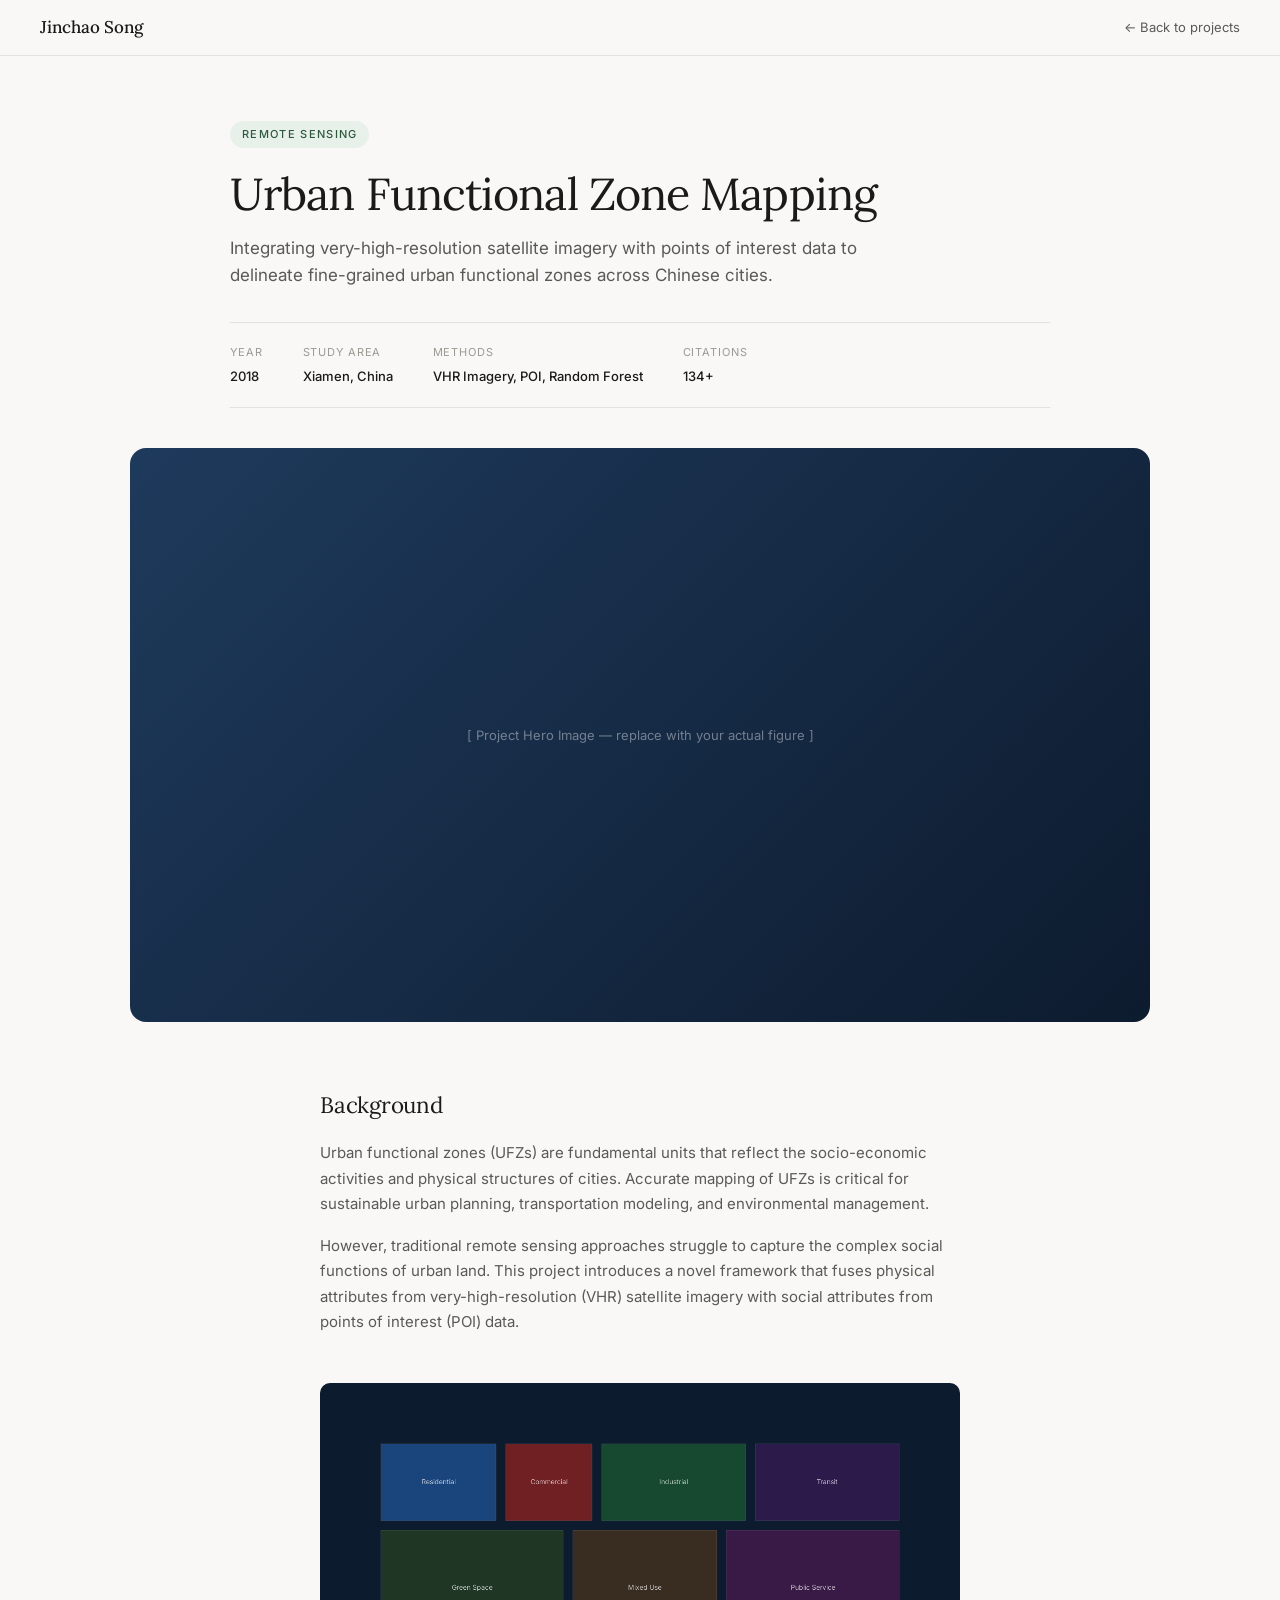
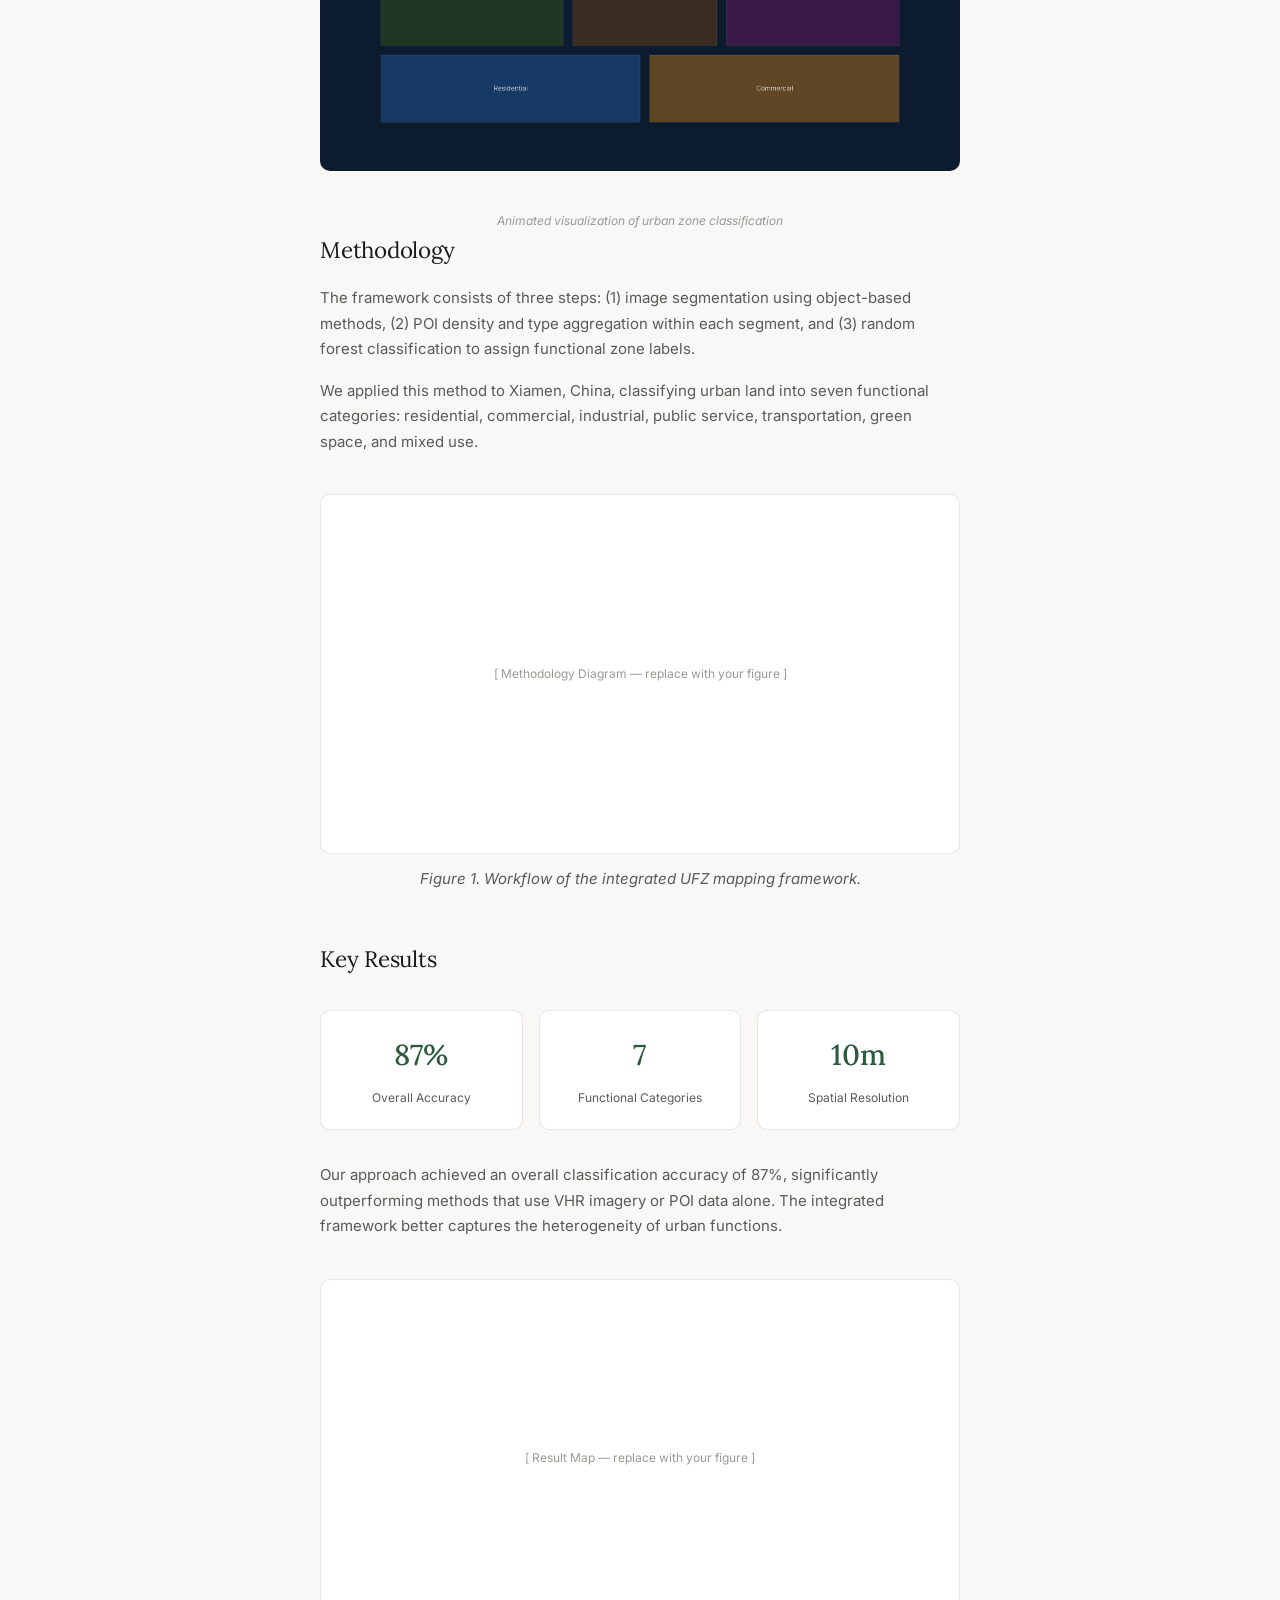
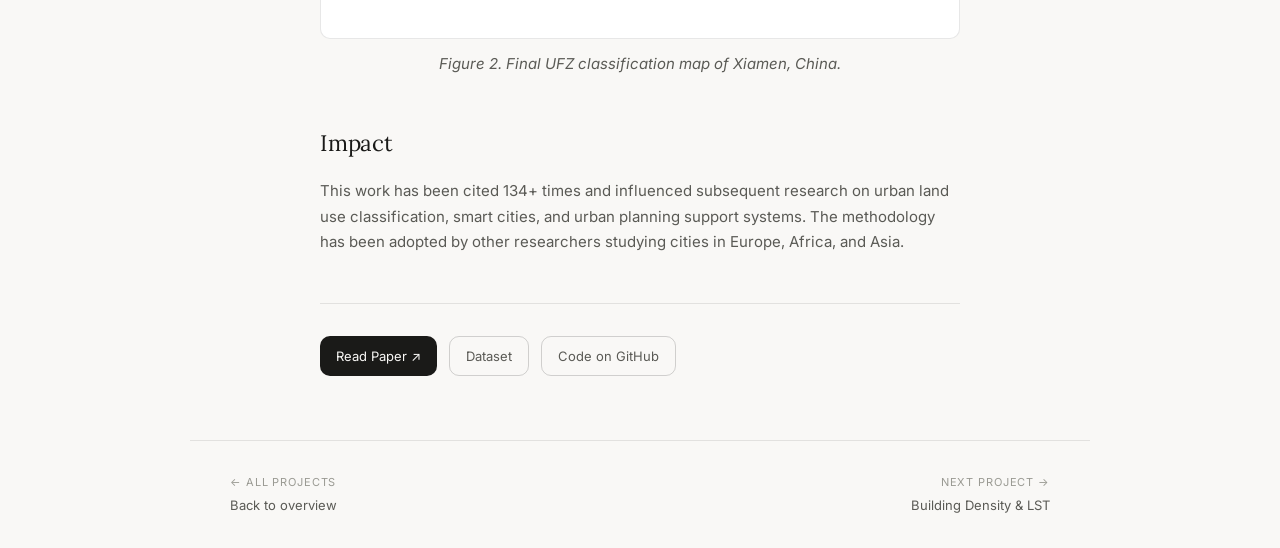
==== project-1.html @ 7e24a890 "Add files via upload" ====
<!DOCTYPE html>
<html lang="en">
<head>
<meta charset="UTF-8">
<meta name="viewport" content="width=device-width, initial-scale=1.0">
<title>Urban Functional Zone Mapping | Jinchao Song</title>
<link href="https://fonts.googleapis.com/css2?family=Lora:ital,wght@0,400;0,500;1,400&family=Inter:wght@300;400;500&display=swap" rel="stylesheet">
<style>
*, *::before, *::after { box-sizing: border-box; margin: 0; padding: 0; }
:root {
  --bg: #f9f8f6; --bg2: #ffffff;
  --text: #1a1a18; --text2: #5a5a55; --text3: #9a9a93;
  --border: rgba(26,26,24,0.1); --border2: rgba(26,26,24,0.18);
  --accent: #2d5a3d; --accent-light: #e8f0ea;
  --accent2: #1d3a5c; --accent2-light: #e5edf5;
  --radius: 10px; --radius-lg: 16px;
}
body { font-family: 'Inter', sans-serif; background: var(--bg); color: var(--text); font-size: 15px; line-height: 1.7; }

/* NAV */
nav {
  position: sticky; top: 0; z-index: 100;
  background: rgba(249,248,246,0.95); backdrop-filter: blur(12px);
  border-bottom: 0.5px solid var(--border);
  display: flex; justify-content: space-between; align-items: center;
  padding: 0 2.5rem; height: 56px;
}
.nav-logo { font-family: 'Lora', serif; font-size: 17px; font-weight: 500; color: var(--text); text-decoration: none; }
.back-link { font-size: 13px; color: var(--text2); text-decoration: none; display: flex; align-items: center; gap: 6px; }
.back-link:hover { color: var(--text); }

/* HEADER */
.project-hero {
  max-width: 900px; margin: 0 auto;
  padding: 4rem 2.5rem 2.5rem;
}
.project-eyebrow {
  font-size: 11px; letter-spacing: 0.12em; text-transform: uppercase;
  color: var(--accent); background: var(--accent-light);
  padding: 4px 12px; border-radius: 20px; display: inline-block;
  margin-bottom: 1.25rem; font-weight: 500;
}
.project-title {
  font-family: 'Lora', serif; font-size: clamp(2rem, 4vw, 2.8rem);
  font-weight: 400; letter-spacing: -0.02em; line-height: 1.15;
  margin-bottom: 1rem;
}
.project-subtitle {
  font-size: 17px; color: var(--text2); line-height: 1.6;
  max-width: 700px; margin-bottom: 2rem;
}
.project-meta {
  display: flex; gap: 2.5rem; padding: 1.25rem 0;
  border-top: 0.5px solid var(--border);
  border-bottom: 0.5px solid var(--border);
  font-size: 13px;
}
.meta-item { }
.meta-label { color: var(--text3); font-size: 11px; letter-spacing: 0.08em; text-transform: uppercase; margin-bottom: 4px; }
.meta-value { color: var(--text); font-weight: 500; }

/* HERO IMAGE */
.hero-image-wrap {
  max-width: 1100px; margin: 0 auto; padding: 0 2.5rem;
}
.hero-image {
  width: 100%; aspect-ratio: 16/9;
  background: linear-gradient(135deg, #1e3a5c 0%, #0d1b2e 100%);
  border-radius: var(--radius-lg); overflow: hidden;
  display: flex; align-items: center; justify-content: center;
  color: rgba(255,255,255,0.4); font-size: 13px;
}
.hero-image img { width: 100%; height: 100%; object-fit: cover; }

/* CONTENT */
.project-content {
  max-width: 720px; margin: 0 auto;
  padding: 4rem 2.5rem;
}
.content-section { margin-bottom: 3rem; }
.section-h2 {
  font-family: 'Lora', serif; font-size: 1.4rem;
  font-weight: 400; margin-bottom: 1rem;
  letter-spacing: -0.01em;
}
.content-section p { color: var(--text2); margin-bottom: 1rem; font-size: 15px; }

/* FIGURE */
.figure {
  margin: 2.5rem 0;
}
.figure-img {
  width: 100%; border-radius: var(--radius); overflow: hidden;
  border: 0.5px solid var(--border); background: var(--bg2);
  aspect-ratio: 16/9; display: flex; align-items: center; justify-content: center;
  color: var(--text3); font-size: 12px;
}
.figure-img img { width: 100%; height: 100%; object-fit: cover; }
.figure-caption {
  font-size: 12px; color: var(--text3); text-align: center;
  margin-top: 0.75rem; font-style: italic;
}

/* ANIMATED SVG ZONE GRID */
.demo-viz {
  margin: 2.5rem 0;
  background: #0d1b2e; border-radius: var(--radius);
  padding: 2rem; display: flex; align-items: center; justify-content: center;
}
.demo-viz canvas { width: 100%; max-width: 600px; aspect-ratio: 16/9; }

/* RESULTS GRID */
.results-grid {
  display: grid; grid-template-columns: repeat(3, 1fr);
  gap: 16px; margin: 2rem 0;
}
.result-card {
  background: var(--bg2); border: 0.5px solid var(--border);
  border-radius: var(--radius); padding: 1.25rem; text-align: center;
}
.result-num {
  font-family: 'Lora', serif; font-size: 1.8rem; font-weight: 500;
  color: var(--accent); display: block; margin-bottom: 4px;
}
.result-label { font-size: 12px; color: var(--text2); }

/* LINKS */
.project-links {
  display: flex; gap: 12px; flex-wrap: wrap; margin-top: 2rem;
  padding-top: 2rem; border-top: 0.5px solid var(--border);
}
.btn-link {
  display: inline-flex; align-items: center; gap: 6px;
  padding: 8px 16px; border-radius: var(--radius);
  border: 0.5px solid var(--border2); font-size: 13px;
  color: var(--text2); text-decoration: none; transition: all 0.2s;
}
.btn-link:hover { background: var(--bg2); color: var(--text); }
.btn-link.primary { background: var(--text); color: var(--bg); border: none; }
.btn-link.primary:hover { opacity: 0.85; }

/* FOOTER NAV */
.project-footer {
  border-top: 0.5px solid var(--border);
  padding: 2rem 2.5rem;
  display: flex; justify-content: space-between;
  max-width: 900px; margin: 0 auto;
}
.next-prev { font-size: 13px; color: var(--text2); text-decoration: none; }
.next-prev:hover { color: var(--text); }
.next-prev .label { display: block; font-size: 11px; color: var(--text3); letter-spacing: 0.08em; text-transform: uppercase; margin-bottom: 2px; }

@media (max-width: 768px) {
  .project-meta { flex-wrap: wrap; gap: 1.25rem; }
  .results-grid { grid-template-columns: 1fr 1fr; }
}
</style>
</head>
<body>

<nav>
  <a class="nav-logo" href="index.html">Jinchao Song</a>
  <a class="back-link" href="index.html">← Back to projects</a>
</nav>

<!-- PROJECT HEADER -->
<header class="project-hero">
  <span class="project-eyebrow">Remote Sensing</span>
  <h1 class="project-title">Urban Functional Zone Mapping</h1>
  <p class="project-subtitle">
    Integrating very-high-resolution satellite imagery with points of interest data
    to delineate fine-grained urban functional zones across Chinese cities.
  </p>
  <div class="project-meta">
    <div class="meta-item">
      <p class="meta-label">Year</p>
      <p class="meta-value">2018</p>
    </div>
    <div class="meta-item">
      <p class="meta-label">Study Area</p>
      <p class="meta-value">Xiamen, China</p>
    </div>
    <div class="meta-item">
      <p class="meta-label">Methods</p>
      <p class="meta-value">VHR Imagery, POI, Random Forest</p>
    </div>
    <div class="meta-item">
      <p class="meta-label">Citations</p>
      <p class="meta-value">134+</p>
    </div>
  </div>
</header>

<!-- HERO IMAGE -->
<div class="hero-image-wrap">
  <div class="hero-image">
    <!-- 替换为你的真实项目图片 -->
    <span>[ Project Hero Image — replace with your actual figure ]</span>
  </div>
</div>

<!-- CONTENT -->
<div class="project-content">

  <section class="content-section">
    <h2 class="section-h2">Background</h2>
    <p>Urban functional zones (UFZs) are fundamental units that reflect the socio-economic activities and physical structures of cities. Accurate mapping of UFZs is critical for sustainable urban planning, transportation modeling, and environmental management.</p>
    <p>However, traditional remote sensing approaches struggle to capture the complex social functions of urban land. This project introduces a novel framework that fuses physical attributes from very-high-resolution (VHR) satellite imagery with social attributes from points of interest (POI) data.</p>
  </section>

  <!-- DEMO VISUALIZATION -->
  <div class="demo-viz">
    <canvas id="demoCanvas"></canvas>
  </div>
  <p class="figure-caption">Animated visualization of urban zone classification</p>

  <section class="content-section">
    <h2 class="section-h2">Methodology</h2>
    <p>The framework consists of three steps: (1) image segmentation using object-based methods, (2) POI density and type aggregation within each segment, and (3) random forest classification to assign functional zone labels.</p>
    <p>We applied this method to Xiamen, China, classifying urban land into seven functional categories: residential, commercial, industrial, public service, transportation, green space, and mixed use.</p>

    <div class="figure">
      <div class="figure-img">
        <span>[ Methodology Diagram — replace with your figure ]</span>
      </div>
      <p class="figure-caption">Figure 1. Workflow of the integrated UFZ mapping framework.</p>
    </div>
  </section>

  <section class="content-section">
    <h2 class="section-h2">Key Results</h2>

    <div class="results-grid">
      <div class="result-card">
        <span class="result-num">87%</span>
        <span class="result-label">Overall Accuracy</span>
      </div>
      <div class="result-card">
        <span class="result-num">7</span>
        <span class="result-label">Functional Categories</span>
      </div>
      <div class="result-card">
        <span class="result-num">10m</span>
        <span class="result-label">Spatial Resolution</span>
      </div>
    </div>

    <p>Our approach achieved an overall classification accuracy of 87%, significantly outperforming methods that use VHR imagery or POI data alone. The integrated framework better captures the heterogeneity of urban functions.</p>

    <div class="figure">
      <div class="figure-img">
        <span>[ Result Map — replace with your figure ]</span>
      </div>
      <p class="figure-caption">Figure 2. Final UFZ classification map of Xiamen, China.</p>
    </div>
  </section>

  <section class="content-section">
    <h2 class="section-h2">Impact</h2>
    <p>This work has been cited 134+ times and influenced subsequent research on urban land use classification, smart cities, and urban planning support systems. The methodology has been adopted by other researchers studying cities in Europe, Africa, and Asia.</p>
  </section>

  <div class="project-links">
    <a class="btn-link primary" href="https://www.mdpi.com/2072-4292/10/11/1737" target="_blank">Read Paper ↗</a>
    <a class="btn-link" href="#" target="_blank">Dataset</a>
    <a class="btn-link" href="#" target="_blank">Code on GitHub</a>
  </div>

</div>

<!-- FOOTER NAV -->
<div class="project-footer">
  <a class="next-prev" href="index.html">
    <span class="label">← All Projects</span>
    Back to overview
  </a>
  <a class="next-prev" href="project-2.html" style="text-align:right;">
    <span class="label">Next Project →</span>
    Building Density & LST
  </a>
</div>

<script>
// Animated zone grid demo
const canvas = document.getElementById('demoCanvas');
canvas.width = 1200; canvas.height = 675;
const ctx = canvas.getContext('2d');
const zones = [
  {x:60, y:60, w:240, h:160, c:'#1e4d8c', l:'Residential'},
  {x:320, y:60, w:180, h:160, c:'#8b2020', l:'Commercial'},
  {x:520, y:60, w:300, h:160, c:'#1a5c30', l:'Industrial'},
  {x:840, y:60, w:300, h:160, c:'#3d1a5c', l:'Transit'},
  {x:60, y:240, w:380, h:240, c:'#2d4a1e', l:'Green Space'},
  {x:460, y:240, w:300, h:240, c:'#5c3d1a', l:'Mixed Use'},
  {x:780, y:240, w:360, h:240, c:'#5c1a5c', l:'Public Service'},
  {x:60, y:500, w:540, h:140, c:'#1e4d8c', l:'Residential'},
  {x:620, y:500, w:520, h:140, c:'#8b5c20', l:'Commercial'},
];
let pulseT = 0;
function draw() {
  ctx.fillStyle = '#0d1b2e';
  ctx.fillRect(0, 0, canvas.width, canvas.height);
  zones.forEach((z, i) => {
    const pulse = 0.7 + Math.sin(pulseT + i * 0.5) * 0.15;
    ctx.fillStyle = z.c;
    ctx.globalAlpha = pulse;
    ctx.fillRect(z.x, z.y, z.w, z.h);
    ctx.globalAlpha = 1;
    ctx.strokeStyle = 'rgba(255,255,255,0.15)';
    ctx.lineWidth = 1;
    ctx.strokeRect(z.x, z.y, z.w, z.h);
    ctx.fillStyle = 'rgba(255,255,255,0.7)';
    ctx.font = '14px Inter, sans-serif';
    ctx.textAlign = 'center';
    ctx.fillText(z.l, z.x + z.w/2, z.y + z.h/2 + 4);
  });
  pulseT += 0.02;
  requestAnimationFrame(draw);
}
draw();
</script>

</body>
</html>
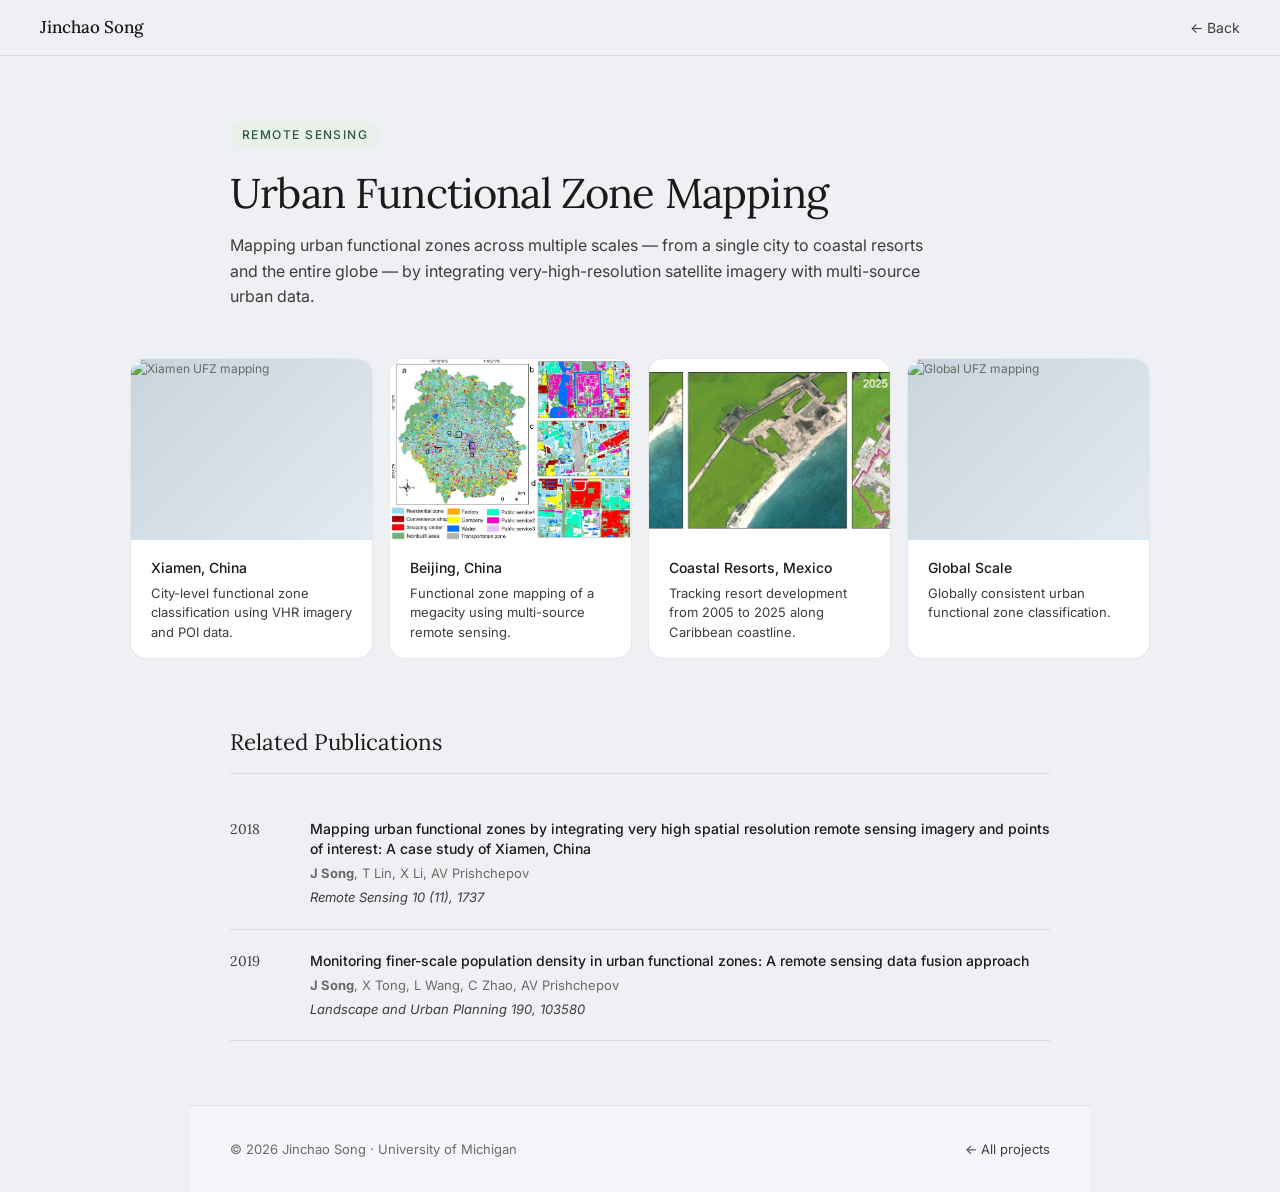
==== commit 6be0ef5a: "Update project-1.html" ====
--- a/project-1.html
+++ b/project-1.html
@@ -8,151 +8,127 @@
 <style>
 *, *::before, *::after { box-sizing: border-box; margin: 0; padding: 0; }
 :root {
-  --bg: #f9f8f6; --bg2: #ffffff;
-  --text: #1a1a18; --text2: #5a5a55; --text3: #9a9a93;
+  --bg: #eef0f4; --bg2: #ffffff;
+  --text: #1a1a18; --text2: #3d3d3a; --text3: #6a6a65;
   --border: rgba(26,26,24,0.1); --border2: rgba(26,26,24,0.18);
   --accent: #2d5a3d; --accent-light: #e8f0ea;
   --accent2: #1d3a5c; --accent2-light: #e5edf5;
   --radius: 10px; --radius-lg: 16px;
 }
-body { font-family: 'Inter', sans-serif; background: var(--bg); color: var(--text); font-size: 15px; line-height: 1.7; }
-
-/* NAV */
+body { font-family: 'Inter', -apple-system, BlinkMacSystemFont, sans-serif; background: var(--bg); color: var(--text); font-size: 16px; line-height: 1.7; -webkit-font-smoothing: antialiased; }
+
 nav {
   position: sticky; top: 0; z-index: 100;
-  background: rgba(249,248,246,0.95); backdrop-filter: blur(12px);
+  background: rgba(238,240,244,0.92); backdrop-filter: blur(12px);
   border-bottom: 0.5px solid var(--border);
   display: flex; justify-content: space-between; align-items: center;
   padding: 0 2.5rem; height: 56px;
 }
 .nav-logo { font-family: 'Lora', serif; font-size: 17px; font-weight: 500; color: var(--text); text-decoration: none; }
-.back-link { font-size: 13px; color: var(--text2); text-decoration: none; display: flex; align-items: center; gap: 6px; }
+.back-link { font-size: 14px; color: var(--text2); text-decoration: none; display: flex; align-items: center; gap: 6px; }
 .back-link:hover { color: var(--text); }
 
-/* HEADER */
 .project-hero {
   max-width: 900px; margin: 0 auto;
-  padding: 4rem 2.5rem 2.5rem;
+  padding: 4rem 2.5rem 2rem;
 }
 .project-eyebrow {
-  font-size: 11px; letter-spacing: 0.12em; text-transform: uppercase;
+  font-size: 12px; letter-spacing: 0.12em; text-transform: uppercase;
   color: var(--accent); background: var(--accent-light);
   padding: 4px 12px; border-radius: 20px; display: inline-block;
   margin-bottom: 1.25rem; font-weight: 500;
 }
 .project-title {
-  font-family: 'Lora', serif; font-size: clamp(2rem, 4vw, 2.8rem);
+  font-family: 'Lora', serif; font-size: clamp(2rem, 4vw, 2.6rem);
   font-weight: 400; letter-spacing: -0.02em; line-height: 1.15;
   margin-bottom: 1rem;
 }
 .project-subtitle {
-  font-size: 17px; color: var(--text2); line-height: 1.6;
-  max-width: 700px; margin-bottom: 2rem;
-}
-.project-meta {
-  display: flex; gap: 2.5rem; padding: 1.25rem 0;
-  border-top: 0.5px solid var(--border);
+  font-size: 16px; color: var(--text2); line-height: 1.6;
+  max-width: 720px;
+}
+
+/* Mapping result gallery */
+.gallery {
+  max-width: 1100px; margin: 0 auto;
+  padding: 1rem 2.5rem 2rem;
+  display: grid;
+  grid-template-columns: repeat(4, 1fr);
+  gap: 16px;
+}
+.gallery-item {
+  background: var(--bg2);
+  border: 0.5px solid var(--border);
+  border-radius: var(--radius-lg);
+  overflow: hidden;
+}
+.gallery-img {
+  width: 100%;
+  aspect-ratio: 4/3;
+  background: linear-gradient(135deg, #c8d4dd 0%, #e3eaf0 100%);
+  display: flex;
+  align-items: center;
+  justify-content: center;
+  color: var(--text3);
+  font-size: 12px;
+  position: relative;
+  overflow: hidden;
+}
+.gallery-img img { width: 100%; height: 100%; object-fit: cover; display: block; }
+.gallery-caption {
+  padding: 1rem 1.25rem;
+}
+.gallery-caption h3 {
+  font-size: 14px;
+  font-weight: 500;
+  margin-bottom: 4px;
+}
+.gallery-caption p {
+  font-size: 13px;
+  color: var(--text2);
+  line-height: 1.5;
+}
+
+/* Reference list */
+.references {
+  max-width: 900px; margin: 0 auto;
+  padding: 2rem 2.5rem 4rem;
+}
+.references h2 {
+  font-family: 'Lora', serif;
+  font-size: 1.4rem;
+  font-weight: 400;
+  margin-bottom: 1.5rem;
+  padding-bottom: 0.75rem;
   border-bottom: 0.5px solid var(--border);
-  font-size: 13px;
-}
-.meta-item { }
-.meta-label { color: var(--text3); font-size: 11px; letter-spacing: 0.08em; text-transform: uppercase; margin-bottom: 4px; }
-.meta-value { color: var(--text); font-weight: 500; }
-
-/* HERO IMAGE */
-.hero-image-wrap {
-  max-width: 1100px; margin: 0 auto; padding: 0 2.5rem;
-}
-.hero-image {
-  width: 100%; aspect-ratio: 16/9;
-  background: linear-gradient(135deg, #1e3a5c 0%, #0d1b2e 100%);
-  border-radius: var(--radius-lg); overflow: hidden;
-  display: flex; align-items: center; justify-content: center;
-  color: rgba(255,255,255,0.4); font-size: 13px;
-}
-.hero-image img { width: 100%; height: 100%; object-fit: cover; }
-
-/* CONTENT */
-.project-content {
-  max-width: 720px; margin: 0 auto;
-  padding: 4rem 2.5rem;
-}
-.content-section { margin-bottom: 3rem; }
-.section-h2 {
-  font-family: 'Lora', serif; font-size: 1.4rem;
-  font-weight: 400; margin-bottom: 1rem;
-  letter-spacing: -0.01em;
-}
-.content-section p { color: var(--text2); margin-bottom: 1rem; font-size: 15px; }
-
-/* FIGURE */
-.figure {
-  margin: 2.5rem 0;
-}
-.figure-img {
-  width: 100%; border-radius: var(--radius); overflow: hidden;
-  border: 0.5px solid var(--border); background: var(--bg2);
-  aspect-ratio: 16/9; display: flex; align-items: center; justify-content: center;
-  color: var(--text3); font-size: 12px;
-}
-.figure-img img { width: 100%; height: 100%; object-fit: cover; }
-.figure-caption {
-  font-size: 12px; color: var(--text3); text-align: center;
-  margin-top: 0.75rem; font-style: italic;
-}
-
-/* ANIMATED SVG ZONE GRID */
-.demo-viz {
-  margin: 2.5rem 0;
-  background: #0d1b2e; border-radius: var(--radius);
-  padding: 2rem; display: flex; align-items: center; justify-content: center;
-}
-.demo-viz canvas { width: 100%; max-width: 600px; aspect-ratio: 16/9; }
-
-/* RESULTS GRID */
-.results-grid {
-  display: grid; grid-template-columns: repeat(3, 1fr);
-  gap: 16px; margin: 2rem 0;
-}
-.result-card {
-  background: var(--bg2); border: 0.5px solid var(--border);
-  border-radius: var(--radius); padding: 1.25rem; text-align: center;
-}
-.result-num {
-  font-family: 'Lora', serif; font-size: 1.8rem; font-weight: 500;
-  color: var(--accent); display: block; margin-bottom: 4px;
-}
-.result-label { font-size: 12px; color: var(--text2); }
-
-/* LINKS */
-.project-links {
-  display: flex; gap: 12px; flex-wrap: wrap; margin-top: 2rem;
-  padding-top: 2rem; border-top: 0.5px solid var(--border);
-}
-.btn-link {
-  display: inline-flex; align-items: center; gap: 6px;
-  padding: 8px 16px; border-radius: var(--radius);
-  border: 0.5px solid var(--border2); font-size: 13px;
-  color: var(--text2); text-decoration: none; transition: all 0.2s;
-}
-.btn-link:hover { background: var(--bg2); color: var(--text); }
-.btn-link.primary { background: var(--text); color: var(--bg); border: none; }
-.btn-link.primary:hover { opacity: 0.85; }
-
-/* FOOTER NAV */
-.project-footer {
+}
+.ref-item {
+  display: grid;
+  grid-template-columns: 60px 1fr;
+  gap: 1.25rem;
+  padding: 1.25rem 0;
+  border-bottom: 0.5px solid var(--border);
+  align-items: baseline;
+}
+.ref-year { font-family: 'Lora', serif; font-size: 14px; color: var(--text2); }
+.ref-title { font-size: 14px; font-weight: 500; line-height: 1.4; margin-bottom: 4px; }
+.ref-title a { color: inherit; text-decoration: none; }
+.ref-title a:hover { color: var(--accent2); }
+.ref-authors { font-size: 13px; color: var(--text3); margin-bottom: 2px; }
+.ref-venue { font-size: 13px; color: var(--text2); font-style: italic; }
+
+footer {
   border-top: 0.5px solid var(--border);
   padding: 2rem 2.5rem;
   display: flex; justify-content: space-between;
   max-width: 900px; margin: 0 auto;
-}
-.next-prev { font-size: 13px; color: var(--text2); text-decoration: none; }
-.next-prev:hover { color: var(--text); }
-.next-prev .label { display: block; font-size: 11px; color: var(--text3); letter-spacing: 0.08em; text-transform: uppercase; margin-bottom: 2px; }
+  background: rgba(255,255,255,0.4);
+}
+footer span { font-size: 13px; color: var(--text3); }
 
 @media (max-width: 768px) {
-  .project-meta { flex-wrap: wrap; gap: 1.25rem; }
-  .results-grid { grid-template-columns: 1fr 1fr; }
+  .gallery { grid-template-columns: 1fr; padding: 1rem 1.5rem 2rem; }
+  nav, .project-hero, .references { padding-left: 1.5rem; padding-right: 1.5rem; }
 }
 </style>
 </head>
@@ -160,165 +136,88 @@
 
 <nav>
   <a class="nav-logo" href="index.html">Jinchao Song</a>
-  <a class="back-link" href="index.html">← Back to projects</a>
+  <a class="back-link" href="index.html">← Back</a>
 </nav>
 
-<!-- PROJECT HEADER -->
 <header class="project-hero">
   <span class="project-eyebrow">Remote Sensing</span>
   <h1 class="project-title">Urban Functional Zone Mapping</h1>
   <p class="project-subtitle">
-    Integrating very-high-resolution satellite imagery with points of interest data
-    to delineate fine-grained urban functional zones across Chinese cities.
+    Mapping urban functional zones across multiple scales — from a single city to coastal resorts and the entire globe — by integrating very-high-resolution satellite imagery with multi-source urban data.
   </p>
-  <div class="project-meta">
-    <div class="meta-item">
-      <p class="meta-label">Year</p>
-      <p class="meta-value">2018</p>
-    </div>
-    <div class="meta-item">
-      <p class="meta-label">Study Area</p>
-      <p class="meta-value">Xiamen, China</p>
-    </div>
-    <div class="meta-item">
-      <p class="meta-label">Methods</p>
-      <p class="meta-value">VHR Imagery, POI, Random Forest</p>
-    </div>
-    <div class="meta-item">
-      <p class="meta-label">Citations</p>
-      <p class="meta-value">134+</p>
-    </div>
-  </div>
 </header>
 
-<!-- HERO IMAGE -->
-<div class="hero-image-wrap">
-  <div class="hero-image">
-    <!-- 替换为你的真实项目图片 -->
-    <span>[ Project Hero Image — replace with your actual figure ]</span>
+<!-- Mapping Result Gallery -->
+<div class="gallery">
+  <div class="gallery-item">
+    <div class="gallery-img">
+      <img src="ufz-xiamen.jpg" alt="Xiamen UFZ mapping">
+    </div>
+    <div class="gallery-caption">
+      <h3>Xiamen, China</h3>
+      <p>City-level functional zone classification using VHR imagery and POI data.</p>
+    </div>
+  </div>
+
+  <div class="gallery-item">
+    <div class="gallery-img">
+      <img src="ufz-beijing.jpg" alt="Beijing UFZ mapping">
+    </div>
+    <div class="gallery-caption">
+      <h3>Beijing, China</h3>
+      <p>Functional zone mapping of a megacity using multi-source remote sensing.</p>
+    </div>
+  </div>
+
+  <div class="gallery-item">
+    <div class="gallery-img">
+      <img src="ufz-mexico.jpg" alt="Mexico coastal resort UFZ">
+    </div>
+    <div class="gallery-caption">
+      <h3>Coastal Resorts, Mexico</h3>
+      <p>Tracking resort development from 2005 to 2025 along Caribbean coastline.</p>
+    </div>
+  </div>
+
+  <div class="gallery-item">
+    <div class="gallery-img">
+      <img src="ufz-global.jpg" alt="Global UFZ mapping">
+    </div>
+    <div class="gallery-caption">
+      <h3>Global Scale</h3>
+      <p>Globally consistent urban functional zone classification.</p>
+    </div>
   </div>
 </div>
 
-<!-- CONTENT -->
-<div class="project-content">
-
-  <section class="content-section">
-    <h2 class="section-h2">Background</h2>
-    <p>Urban functional zones (UFZs) are fundamental units that reflect the socio-economic activities and physical structures of cities. Accurate mapping of UFZs is critical for sustainable urban planning, transportation modeling, and environmental management.</p>
-    <p>However, traditional remote sensing approaches struggle to capture the complex social functions of urban land. This project introduces a novel framework that fuses physical attributes from very-high-resolution (VHR) satellite imagery with social attributes from points of interest (POI) data.</p>
-  </section>
-
-  <!-- DEMO VISUALIZATION -->
-  <div class="demo-viz">
-    <canvas id="demoCanvas"></canvas>
-  </div>
-  <p class="figure-caption">Animated visualization of urban zone classification</p>
-
-  <section class="content-section">
-    <h2 class="section-h2">Methodology</h2>
-    <p>The framework consists of three steps: (1) image segmentation using object-based methods, (2) POI density and type aggregation within each segment, and (3) random forest classification to assign functional zone labels.</p>
-    <p>We applied this method to Xiamen, China, classifying urban land into seven functional categories: residential, commercial, industrial, public service, transportation, green space, and mixed use.</p>
-
-    <div class="figure">
-      <div class="figure-img">
-        <span>[ Methodology Diagram — replace with your figure ]</span>
-      </div>
-      <p class="figure-caption">Figure 1. Workflow of the integrated UFZ mapping framework.</p>
-    </div>
-  </section>
-
-  <section class="content-section">
-    <h2 class="section-h2">Key Results</h2>
-
-    <div class="results-grid">
-      <div class="result-card">
-        <span class="result-num">87%</span>
-        <span class="result-label">Overall Accuracy</span>
-      </div>
-      <div class="result-card">
-        <span class="result-num">7</span>
-        <span class="result-label">Functional Categories</span>
-      </div>
-      <div class="result-card">
-        <span class="result-num">10m</span>
-        <span class="result-label">Spatial Resolution</span>
-      </div>
-    </div>
-
-    <p>Our approach achieved an overall classification accuracy of 87%, significantly outperforming methods that use VHR imagery or POI data alone. The integrated framework better captures the heterogeneity of urban functions.</p>
-
-    <div class="figure">
-      <div class="figure-img">
-        <span>[ Result Map — replace with your figure ]</span>
-      </div>
-      <p class="figure-caption">Figure 2. Final UFZ classification map of Xiamen, China.</p>
-    </div>
-  </section>
-
-  <section class="content-section">
-    <h2 class="section-h2">Impact</h2>
-    <p>This work has been cited 134+ times and influenced subsequent research on urban land use classification, smart cities, and urban planning support systems. The methodology has been adopted by other researchers studying cities in Europe, Africa, and Asia.</p>
-  </section>
-
-  <div class="project-links">
-    <a class="btn-link primary" href="https://www.mdpi.com/2072-4292/10/11/1737" target="_blank">Read Paper ↗</a>
-    <a class="btn-link" href="#" target="_blank">Dataset</a>
-    <a class="btn-link" href="#" target="_blank">Code on GitHub</a>
-  </div>
-
-</div>
-
-<!-- FOOTER NAV -->
-<div class="project-footer">
-  <a class="next-prev" href="index.html">
-    <span class="label">← All Projects</span>
-    Back to overview
-  </a>
-  <a class="next-prev" href="project-2.html" style="text-align:right;">
-    <span class="label">Next Project →</span>
-    Building Density & LST
-  </a>
-</div>
-
-<script>
-// Animated zone grid demo
-const canvas = document.getElementById('demoCanvas');
-canvas.width = 1200; canvas.height = 675;
-const ctx = canvas.getContext('2d');
-const zones = [
-  {x:60, y:60, w:240, h:160, c:'#1e4d8c', l:'Residential'},
-  {x:320, y:60, w:180, h:160, c:'#8b2020', l:'Commercial'},
-  {x:520, y:60, w:300, h:160, c:'#1a5c30', l:'Industrial'},
-  {x:840, y:60, w:300, h:160, c:'#3d1a5c', l:'Transit'},
-  {x:60, y:240, w:380, h:240, c:'#2d4a1e', l:'Green Space'},
-  {x:460, y:240, w:300, h:240, c:'#5c3d1a', l:'Mixed Use'},
-  {x:780, y:240, w:360, h:240, c:'#5c1a5c', l:'Public Service'},
-  {x:60, y:500, w:540, h:140, c:'#1e4d8c', l:'Residential'},
-  {x:620, y:500, w:520, h:140, c:'#8b5c20', l:'Commercial'},
-];
-let pulseT = 0;
-function draw() {
-  ctx.fillStyle = '#0d1b2e';
-  ctx.fillRect(0, 0, canvas.width, canvas.height);
-  zones.forEach((z, i) => {
-    const pulse = 0.7 + Math.sin(pulseT + i * 0.5) * 0.15;
-    ctx.fillStyle = z.c;
-    ctx.globalAlpha = pulse;
-    ctx.fillRect(z.x, z.y, z.w, z.h);
-    ctx.globalAlpha = 1;
-    ctx.strokeStyle = 'rgba(255,255,255,0.15)';
-    ctx.lineWidth = 1;
-    ctx.strokeRect(z.x, z.y, z.w, z.h);
-    ctx.fillStyle = 'rgba(255,255,255,0.7)';
-    ctx.font = '14px Inter, sans-serif';
-    ctx.textAlign = 'center';
-    ctx.fillText(z.l, z.x + z.w/2, z.y + z.h/2 + 4);
-  });
-  pulseT += 0.02;
-  requestAnimationFrame(draw);
-}
-draw();
-</script>
+<!-- Related Publications -->
+<section class="references">
+  <h2>Related Publications</h2>
+
+  <div class="ref-item">
+    <div class="ref-year">2018</div>
+    <div>
+      <p class="ref-title"><a href="https://www.mdpi.com/2072-4292/10/11/1737" target="_blank">Mapping urban functional zones by integrating very high spatial resolution remote sensing imagery and points of interest: A case study of Xiamen, China</a></p>
+      <p class="ref-authors"><strong>J Song</strong>, T Lin, X Li, AV Prishchepov</p>
+      <p class="ref-venue">Remote Sensing 10 (11), 1737</p>
+    </div>
+  </div>
+
+  <div class="ref-item">
+    <div class="ref-year">2019</div>
+    <div>
+      <p class="ref-title"><a href="#" target="_blank">Monitoring finer-scale population density in urban functional zones: A remote sensing data fusion approach</a></p>
+      <p class="ref-authors"><strong>J Song</strong>, X Tong, L Wang, C Zhao, AV Prishchepov</p>
+      <p class="ref-venue">Landscape and Urban Planning 190, 103580</p>
+    </div>
+  </div>
+
+</section>
+
+<footer>
+  <span>© 2026 Jinchao Song · University of Michigan</span>
+  <a class="back-link" href="index.html" style="font-size:13px;">← All projects</a>
+</footer>
 
 </body>
 </html>
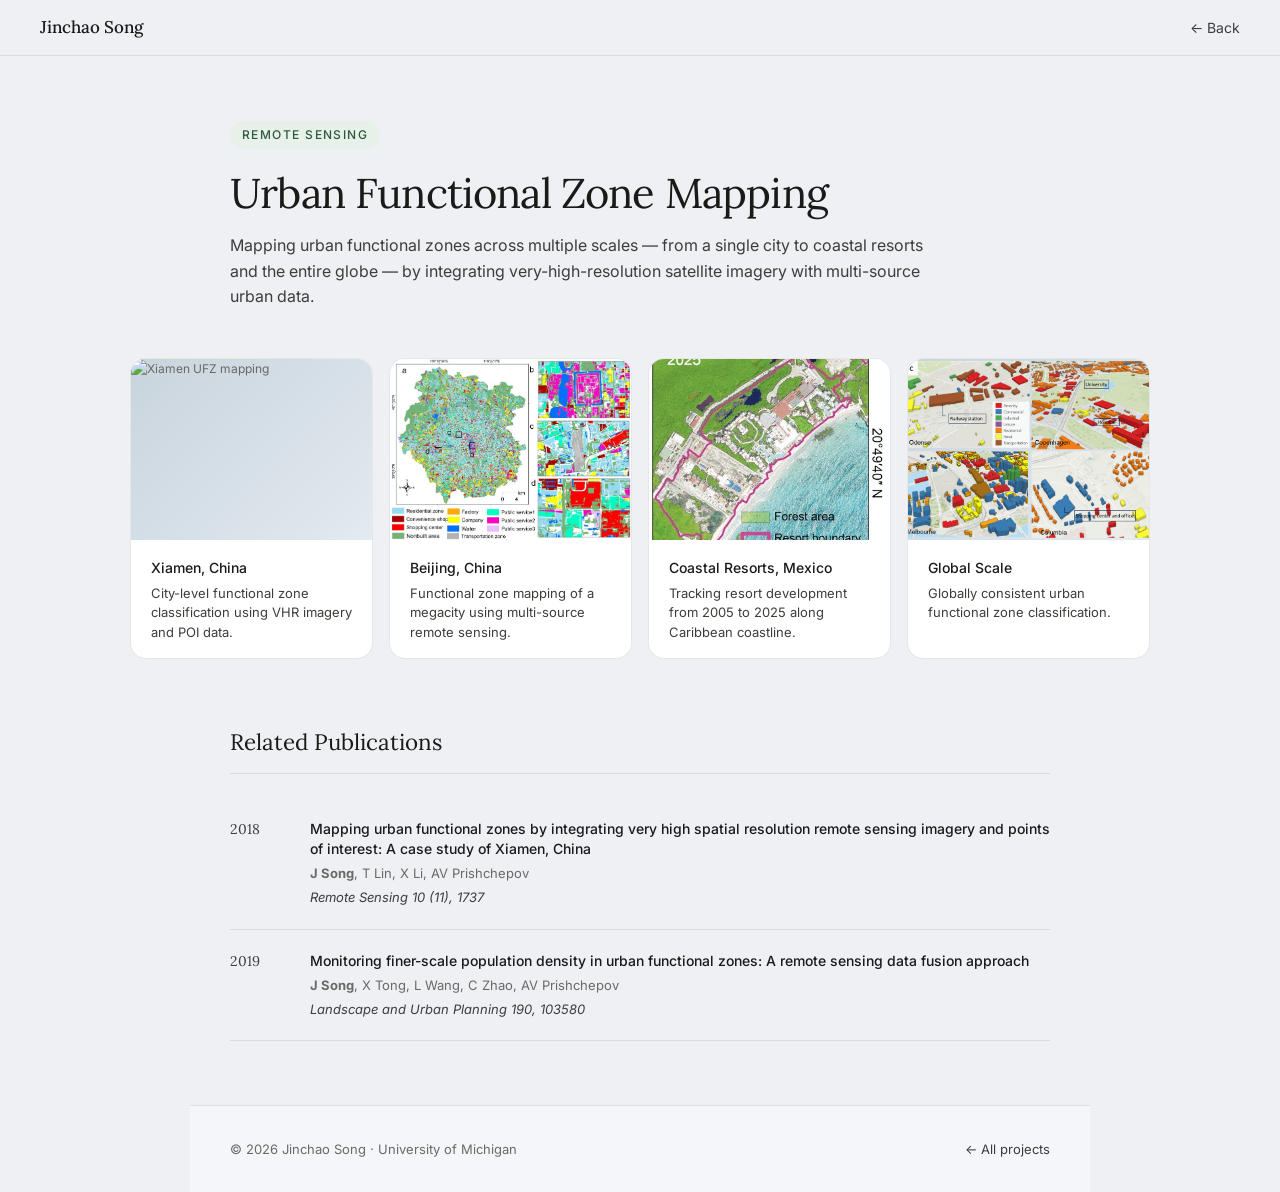
==== commit 4cc77939: "Update project-1.html" ====
--- a/project-1.html
+++ b/project-1.html
@@ -171,7 +171,7 @@
 
   <div class="gallery-item">
     <div class="gallery-img">
-      <img src="ufz-mexico.jpg" alt="Mexico coastal resort UFZ">
+      <img src="ufz-mexico_2.jpg" alt="Mexico coastal resort UFZ">
     </div>
     <div class="gallery-caption">
       <h3>Coastal Resorts, Mexico</h3>
@@ -206,7 +206,7 @@
   <div class="ref-item">
     <div class="ref-year">2019</div>
     <div>
-      <p class="ref-title"><a href="#" target="_blank">Monitoring finer-scale population density in urban functional zones: A remote sensing data fusion approach</a></p>
+      <p class="ref-title"><a href="https://www.sciencedirect.com/science/article/pii/S0169204619301513" target="_blank">Monitoring finer-scale population density in urban functional zones: A remote sensing data fusion approach</a></p>
       <p class="ref-authors"><strong>J Song</strong>, X Tong, L Wang, C Zhao, AV Prishchepov</p>
       <p class="ref-venue">Landscape and Urban Planning 190, 103580</p>
     </div>
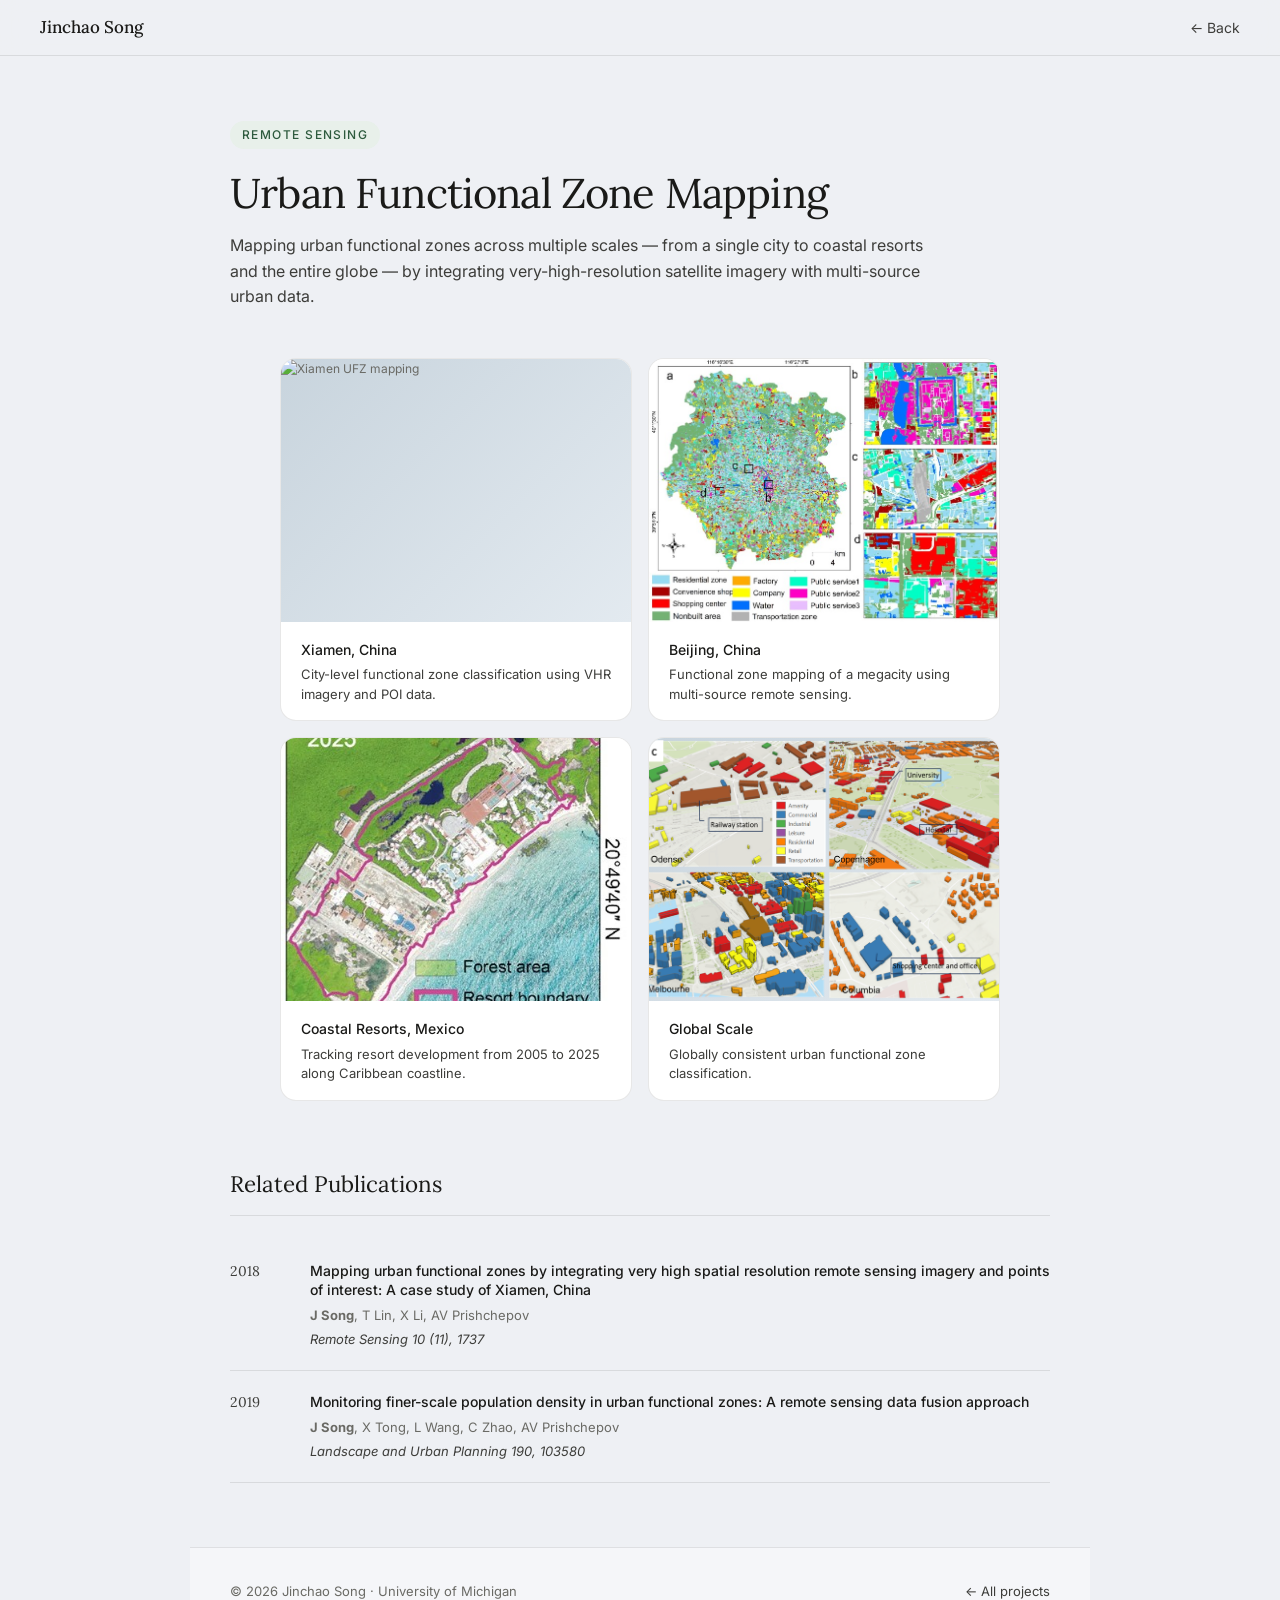
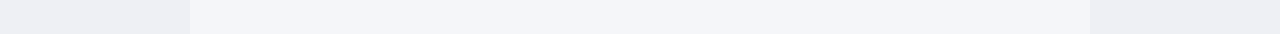
==== commit eeb81ba6: "Update project-1.html" ====
--- a/project-1.html
+++ b/project-1.html
@@ -50,10 +50,10 @@
 
 /* Mapping result gallery */
 .gallery {
-  max-width: 1100px; margin: 0 auto;
+  max-width: 800px; margin: 0 auto;
   padding: 1rem 2.5rem 2rem;
   display: grid;
-  grid-template-columns: repeat(4, 1fr);
+  grid-template-columns: repeat(2, 1fr);
   gap: 16px;
 }
 .gallery-item {
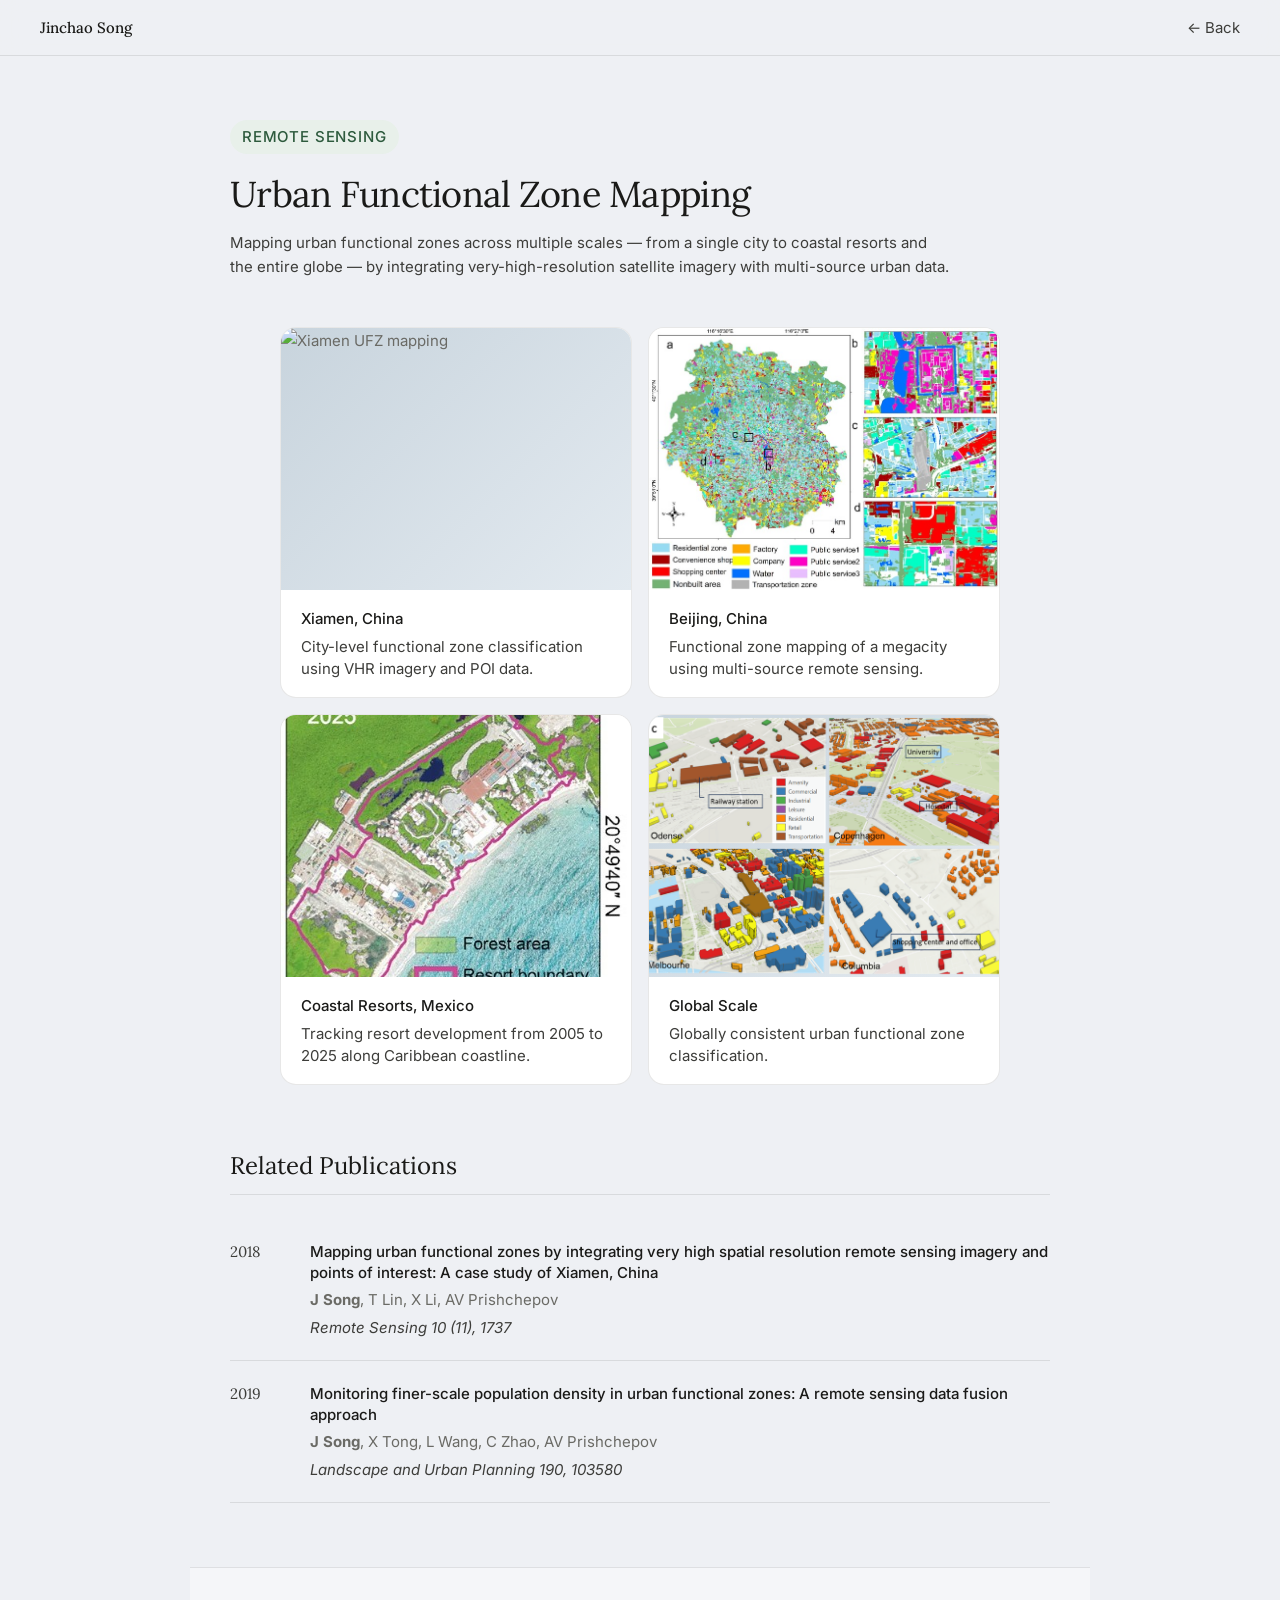
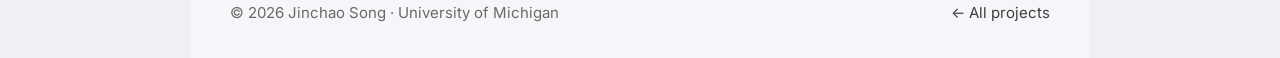
==== commit fc31a3cc: "Unify the website around three font sizes Use 36px page headings, 24px section headings and 15px tex" ====
--- a/project-1.html
+++ b/project-1.html
@@ -1,223 +1,227 @@
-<!DOCTYPE html>
-<html lang="en">
-<head>
-<meta charset="UTF-8">
-<meta name="viewport" content="width=device-width, initial-scale=1.0">
-<title>Urban Functional Zone Mapping | Jinchao Song</title>
-<link href="https://fonts.googleapis.com/css2?family=Lora:ital,wght@0,400;0,500;1,400&family=Inter:wght@300;400;500&display=swap" rel="stylesheet">
-<style>
-*, *::before, *::after { box-sizing: border-box; margin: 0; padding: 0; }
-:root {
-  --bg: #eef0f4; --bg2: #ffffff;
-  --text: #1a1a18; --text2: #3d3d3a; --text3: #6a6a65;
-  --border: rgba(26,26,24,0.1); --border2: rgba(26,26,24,0.18);
-  --accent: #2d5a3d; --accent-light: #e8f0ea;
-  --accent2: #1d3a5c; --accent2-light: #e5edf5;
-  --radius: 10px; --radius-lg: 16px;
-}
-body { font-family: 'Inter', -apple-system, BlinkMacSystemFont, sans-serif; background: var(--bg); color: var(--text); font-size: 16px; line-height: 1.7; -webkit-font-smoothing: antialiased; }
-
-nav {
-  position: sticky; top: 0; z-index: 100;
-  background: rgba(238,240,244,0.92); backdrop-filter: blur(12px);
-  border-bottom: 0.5px solid var(--border);
-  display: flex; justify-content: space-between; align-items: center;
-  padding: 0 2.5rem; height: 56px;
-}
-.nav-logo { font-family: 'Lora', serif; font-size: 17px; font-weight: 500; color: var(--text); text-decoration: none; }
-.back-link { font-size: 14px; color: var(--text2); text-decoration: none; display: flex; align-items: center; gap: 6px; }
-.back-link:hover { color: var(--text); }
-
-.project-hero {
-  max-width: 900px; margin: 0 auto;
-  padding: 4rem 2.5rem 2rem;
-}
-.project-eyebrow {
-  font-size: 12px; letter-spacing: 0.12em; text-transform: uppercase;
-  color: var(--accent); background: var(--accent-light);
-  padding: 4px 12px; border-radius: 20px; display: inline-block;
-  margin-bottom: 1.25rem; font-weight: 500;
-}
-.project-title {
-  font-family: 'Lora', serif; font-size: clamp(2rem, 4vw, 2.6rem);
-  font-weight: 400; letter-spacing: -0.02em; line-height: 1.15;
-  margin-bottom: 1rem;
-}
-.project-subtitle {
-  font-size: 16px; color: var(--text2); line-height: 1.6;
-  max-width: 720px;
-}
-
-/* Mapping result gallery */
-.gallery {
-  max-width: 800px; margin: 0 auto;
-  padding: 1rem 2.5rem 2rem;
-  display: grid;
-  grid-template-columns: repeat(2, 1fr);
-  gap: 16px;
-}
-.gallery-item {
-  background: var(--bg2);
-  border: 0.5px solid var(--border);
-  border-radius: var(--radius-lg);
-  overflow: hidden;
-}
-.gallery-img {
-  width: 100%;
-  aspect-ratio: 4/3;
-  background: linear-gradient(135deg, #c8d4dd 0%, #e3eaf0 100%);
-  display: flex;
-  align-items: center;
-  justify-content: center;
-  color: var(--text3);
-  font-size: 12px;
-  position: relative;
-  overflow: hidden;
-}
-.gallery-img img { width: 100%; height: 100%; object-fit: cover; display: block; }
-.gallery-caption {
-  padding: 1rem 1.25rem;
-}
-.gallery-caption h3 {
-  font-size: 14px;
-  font-weight: 500;
-  margin-bottom: 4px;
-}
-.gallery-caption p {
-  font-size: 13px;
-  color: var(--text2);
-  line-height: 1.5;
-}
-
-/* Reference list */
-.references {
-  max-width: 900px; margin: 0 auto;
-  padding: 2rem 2.5rem 4rem;
-}
-.references h2 {
-  font-family: 'Lora', serif;
-  font-size: 1.4rem;
-  font-weight: 400;
-  margin-bottom: 1.5rem;
-  padding-bottom: 0.75rem;
-  border-bottom: 0.5px solid var(--border);
-}
-.ref-item {
-  display: grid;
-  grid-template-columns: 60px 1fr;
-  gap: 1.25rem;
-  padding: 1.25rem 0;
-  border-bottom: 0.5px solid var(--border);
-  align-items: baseline;
-}
-.ref-year { font-family: 'Lora', serif; font-size: 14px; color: var(--text2); }
-.ref-title { font-size: 14px; font-weight: 500; line-height: 1.4; margin-bottom: 4px; }
-.ref-title a { color: inherit; text-decoration: none; }
-.ref-title a:hover { color: var(--accent2); }
-.ref-authors { font-size: 13px; color: var(--text3); margin-bottom: 2px; }
-.ref-venue { font-size: 13px; color: var(--text2); font-style: italic; }
-
-footer {
-  border-top: 0.5px solid var(--border);
-  padding: 2rem 2.5rem;
-  display: flex; justify-content: space-between;
-  max-width: 900px; margin: 0 auto;
-  background: rgba(255,255,255,0.4);
-}
-footer span { font-size: 13px; color: var(--text3); }
-
-@media (max-width: 768px) {
-  .gallery { grid-template-columns: 1fr; padding: 1rem 1.5rem 2rem; }
-  nav, .project-hero, .references { padding-left: 1.5rem; padding-right: 1.5rem; }
-}
-</style>
-</head>
-<body>
-
-<nav>
-  <a class="nav-logo" href="index.html">Jinchao Song</a>
-  <a class="back-link" href="index.html">← Back</a>
-</nav>
-
-<header class="project-hero">
-  <span class="project-eyebrow">Remote Sensing</span>
-  <h1 class="project-title">Urban Functional Zone Mapping</h1>
-  <p class="project-subtitle">
-    Mapping urban functional zones across multiple scales — from a single city to coastal resorts and the entire globe — by integrating very-high-resolution satellite imagery with multi-source urban data.
-  </p>
-</header>
-
-<!-- Mapping Result Gallery -->
-<div class="gallery">
-  <div class="gallery-item">
-    <div class="gallery-img">
-      <img src="ufz-xiamen.jpg" alt="Xiamen UFZ mapping">
-    </div>
-    <div class="gallery-caption">
-      <h3>Xiamen, China</h3>
-      <p>City-level functional zone classification using VHR imagery and POI data.</p>
-    </div>
-  </div>
-
-  <div class="gallery-item">
-    <div class="gallery-img">
-      <img src="ufz-beijing.jpg" alt="Beijing UFZ mapping">
-    </div>
-    <div class="gallery-caption">
-      <h3>Beijing, China</h3>
-      <p>Functional zone mapping of a megacity using multi-source remote sensing.</p>
-    </div>
-  </div>
-
-  <div class="gallery-item">
-    <div class="gallery-img">
-      <img src="ufz-mexico_2.jpg" alt="Mexico coastal resort UFZ">
-    </div>
-    <div class="gallery-caption">
-      <h3>Coastal Resorts, Mexico</h3>
-      <p>Tracking resort development from 2005 to 2025 along Caribbean coastline.</p>
-    </div>
-  </div>
-
-  <div class="gallery-item">
-    <div class="gallery-img">
-      <img src="ufz-global.jpg" alt="Global UFZ mapping">
-    </div>
-    <div class="gallery-caption">
-      <h3>Global Scale</h3>
-      <p>Globally consistent urban functional zone classification.</p>
-    </div>
-  </div>
-</div>
-
-<!-- Related Publications -->
-<section class="references">
-  <h2>Related Publications</h2>
-
-  <div class="ref-item">
-    <div class="ref-year">2018</div>
-    <div>
-      <p class="ref-title"><a href="https://www.mdpi.com/2072-4292/10/11/1737" target="_blank">Mapping urban functional zones by integrating very high spatial resolution remote sensing imagery and points of interest: A case study of Xiamen, China</a></p>
-      <p class="ref-authors"><strong>J Song</strong>, T Lin, X Li, AV Prishchepov</p>
-      <p class="ref-venue">Remote Sensing 10 (11), 1737</p>
-    </div>
-  </div>
-
-  <div class="ref-item">
-    <div class="ref-year">2019</div>
-    <div>
-      <p class="ref-title"><a href="https://www.sciencedirect.com/science/article/pii/S0169204619301513" target="_blank">Monitoring finer-scale population density in urban functional zones: A remote sensing data fusion approach</a></p>
-      <p class="ref-authors"><strong>J Song</strong>, X Tong, L Wang, C Zhao, AV Prishchepov</p>
-      <p class="ref-venue">Landscape and Urban Planning 190, 103580</p>
-    </div>
-  </div>
-
-</section>
-
-<footer>
-  <span>© 2026 Jinchao Song · University of Michigan</span>
-  <a class="back-link" href="index.html" style="font-size:13px;">← All projects</a>
-</footer>
-
-</body>
-</html>
+<!DOCTYPE html>
+<html lang="en">
+<head>
+<meta charset="UTF-8">
+<meta name="viewport" content="width=device-width, initial-scale=1.0">
+<title>Urban Functional Zone Mapping | Jinchao Song</title>
+<link href="https://fonts.googleapis.com/css2?family=Lora:ital,wght@0,400;0,500;1,400&family=Inter:wght@300;400;500&display=swap" rel="stylesheet">
+<style>
+*, *::before, *::after { box-sizing: border-box; margin: 0; padding: 0; }
+:root {
+  --bg: #eef0f4; --bg2: #ffffff;
+  --text: #1a1a18; --text2: #3d3d3a; --text3: #6a6a65;
+  --border: rgba(26,26,24,0.1); --border2: rgba(26,26,24,0.18);
+  --accent: #2d5a3d; --accent-light: #e8f0ea;
+  --accent2: #1d3a5c; --accent2-light: #e5edf5;
+  --radius: 10px; --radius-lg: 16px;
+}
+body { font-family: 'Inter', -apple-system, BlinkMacSystemFont, sans-serif; background: var(--bg); color: var(--text); font-size:var(--type-body); line-height: 1.7; -webkit-font-smoothing: antialiased; }
+
+nav {
+  position: sticky; top: 0; z-index: 100;
+  background: rgba(238,240,244,0.92); backdrop-filter: blur(12px);
+  border-bottom: 0.5px solid var(--border);
+  display: flex; justify-content: space-between; align-items: center;
+  padding: 0 2.5rem; height: 56px;
+}
+.nav-logo { font-family: 'Lora', serif; font-size:var(--type-body); font-weight: 500; color: var(--text); text-decoration: none; }
+.back-link { font-size:var(--type-body); color: var(--text2); text-decoration: none; display: flex; align-items: center; gap: 6px; }
+.back-link:hover { color: var(--text); }
+
+.project-hero {
+  max-width: 900px; margin: 0 auto;
+  padding: 4rem 2.5rem 2rem;
+}
+.project-eyebrow {
+  font-size:var(--type-body); letter-spacing: 0.12em; text-transform: uppercase;
+  color: var(--accent); background: var(--accent-light);
+  padding: 4px 12px; border-radius: 20px; display: inline-block;
+  margin-bottom: 1.25rem; font-weight: 500;
+}
+.project-title {
+  font-family: 'Lora', serif; font-size:var(--type-display);
+  font-weight: 400; letter-spacing: -0.02em; line-height: 1.15;
+  margin-bottom: 1rem;
+}
+.project-subtitle {
+  font-size:var(--type-body); color: var(--text2); line-height: 1.6;
+  max-width: 720px;
+}
+
+/* Mapping result gallery */
+.gallery {
+  max-width: 800px; margin: 0 auto;
+  padding: 1rem 2.5rem 2rem;
+  display: grid;
+  grid-template-columns: repeat(2, 1fr);
+  gap: 16px;
+}
+.gallery-item {
+  background: var(--bg2);
+  border: 0.5px solid var(--border);
+  border-radius: var(--radius-lg);
+  overflow: hidden;
+}
+.gallery-img {
+  width: 100%;
+  aspect-ratio: 4/3;
+  background: linear-gradient(135deg, #c8d4dd 0%, #e3eaf0 100%);
+  display: flex;
+  align-items: center;
+  justify-content: center;
+  color: var(--text3);
+  font-size:var(--type-body);
+  position: relative;
+  overflow: hidden;
+}
+.gallery-img img { width: 100%; height: 100%; object-fit: cover; display: block; }
+.gallery-caption {
+  padding: 1rem 1.25rem;
+}
+.gallery-caption h3 {
+  font-size:var(--type-body);
+  font-weight: 500;
+  margin-bottom: 4px;
+}
+.gallery-caption p {
+  font-size:var(--type-body);
+  color: var(--text2);
+  line-height: 1.5;
+}
+
+/* Reference list */
+.references {
+  max-width: 900px; margin: 0 auto;
+  padding: 2rem 2.5rem 4rem;
+}
+.references h2 {
+  font-family: 'Lora', serif;
+  font-size:var(--type-heading);
+  font-weight: 400;
+  margin-bottom: 1.5rem;
+  padding-bottom: 0.75rem;
+  border-bottom: 0.5px solid var(--border);
+}
+.ref-item {
+  display: grid;
+  grid-template-columns: 60px 1fr;
+  gap: 1.25rem;
+  padding: 1.25rem 0;
+  border-bottom: 0.5px solid var(--border);
+  align-items: baseline;
+}
+.ref-year { font-family: 'Lora', serif; font-size:var(--type-body); color: var(--text2); }
+.ref-title { font-size:var(--type-body); font-weight: 500; line-height: 1.4; margin-bottom: 4px; }
+.ref-title a { color: inherit; text-decoration: none; }
+.ref-title a:hover { color: var(--accent2); }
+.ref-authors { font-size:var(--type-body); color: var(--text3); margin-bottom: 2px; }
+.ref-venue { font-size:var(--type-body); color: var(--text2); font-style: italic; }
+
+footer {
+  border-top: 0.5px solid var(--border);
+  padding: 2rem 2.5rem;
+  display: flex; justify-content: space-between;
+  max-width: 900px; margin: 0 auto;
+  background: rgba(255,255,255,0.4);
+}
+footer span { font-size:var(--type-body); color: var(--text3); }
+
+@media (max-width: 768px) {
+  .gallery { grid-template-columns: 1fr; padding: 1rem 1.5rem 2rem; }
+  nav, .project-hero, .references { padding-left: 1.5rem; padding-right: 1.5rem; }
+}
+
+:focus-visible { outline: 2px solid #1d3a5c; outline-offset: 5px; }
+@media(max-width:480px){.ref-item{grid-template-columns:1fr;gap:.25rem}footer{flex-direction:column;gap:1rem;padding:1.5rem}.project-title{overflow-wrap:anywhere}}
+</style>
+<link rel="stylesheet" href="typography.css">
+</head>
+<body>
+
+<nav>
+  <a class="nav-logo" href="index.html">Jinchao Song</a>
+  <a class="back-link" href="index.html#research">← Back</a>
+</nav>
+
+<header class="project-hero">
+  <span class="project-eyebrow">Remote Sensing</span>
+  <h1 class="project-title">Urban Functional Zone Mapping</h1>
+  <p class="project-subtitle">
+    Mapping urban functional zones across multiple scales — from a single city to coastal resorts and the entire globe — by integrating very-high-resolution satellite imagery with multi-source urban data.
+  </p>
+</header>
+
+<!-- Mapping Result Gallery -->
+<div class="gallery">
+  <div class="gallery-item">
+    <div class="gallery-img">
+      <img src="ufz-xiamen.jpg" alt="Xiamen UFZ mapping">
+    </div>
+    <div class="gallery-caption">
+      <h3>Xiamen, China</h3>
+      <p>City-level functional zone classification using VHR imagery and POI data.</p>
+    </div>
+  </div>
+
+  <div class="gallery-item">
+    <div class="gallery-img">
+      <img src="ufz-beijing.jpg" alt="Beijing UFZ mapping">
+    </div>
+    <div class="gallery-caption">
+      <h3>Beijing, China</h3>
+      <p>Functional zone mapping of a megacity using multi-source remote sensing.</p>
+    </div>
+  </div>
+
+  <div class="gallery-item">
+    <div class="gallery-img">
+      <img src="ufz-mexico_2.jpg" alt="Mexico coastal resort UFZ">
+    </div>
+    <div class="gallery-caption">
+      <h3>Coastal Resorts, Mexico</h3>
+      <p>Tracking resort development from 2005 to 2025 along Caribbean coastline.</p>
+    </div>
+  </div>
+
+  <div class="gallery-item">
+    <div class="gallery-img">
+      <img src="ufz-global.jpg" alt="Global UFZ mapping">
+    </div>
+    <div class="gallery-caption">
+      <h3>Global Scale</h3>
+      <p>Globally consistent urban functional zone classification.</p>
+    </div>
+  </div>
+</div>
+
+<!-- Related Publications -->
+<section class="references">
+  <h2>Related Publications</h2>
+
+  <div class="ref-item">
+    <div class="ref-year">2018</div>
+    <div>
+      <p class="ref-title"><a href="https://www.mdpi.com/2072-4292/10/11/1737" target="_blank" rel="noopener noreferrer">Mapping urban functional zones by integrating very high spatial resolution remote sensing imagery and points of interest: A case study of Xiamen, China</a></p>
+      <p class="ref-authors"><strong>J Song</strong>, T Lin, X Li, AV Prishchepov</p>
+      <p class="ref-venue">Remote Sensing 10 (11), 1737</p>
+    </div>
+  </div>
+
+  <div class="ref-item">
+    <div class="ref-year">2019</div>
+    <div>
+      <p class="ref-title"><a href="https://www.sciencedirect.com/science/article/pii/S0169204619301513" target="_blank" rel="noopener noreferrer">Monitoring finer-scale population density in urban functional zones: A remote sensing data fusion approach</a></p>
+      <p class="ref-authors"><strong>J Song</strong>, X Tong, L Wang, C Zhao, AV Prishchepov</p>
+      <p class="ref-venue">Landscape and Urban Planning 190, 103580</p>
+    </div>
+  </div>
+
+</section>
+
+<footer>
+  <span>© 2026 Jinchao Song · University of Michigan</span>
+  <a class="back-link" href="index.html#research" style="font-size:var(--type-body);">← All projects</a>
+</footer>
+
+</body>
+</html>
--- a/typography.css
+++ b/typography.css
@@ -0,0 +1,26 @@
+/* Three sizes throughout the site; retain Lora headings and Inter body text. */
+:root {
+  --type-display: 36px;
+  --type-heading: 24px;
+  --type-body: 15px;
+}
+
+h1 { line-height: 1.3; }
+h2 { line-height: 1.4; }
+.eyebrow, .section-kicker, .project-eyebrow { letter-spacing: .055em; }
+.research-quotes blockquote { line-height: 1.75; }
+.research-quotes figcaption { margin-top: .8rem; }
+.coverage-header { align-items: flex-start; flex-wrap: wrap; }
+.featured-badge { white-space: normal; }
+.study-stats dt { white-space: normal; }
+
+@media (max-width: 780px) {
+  :root { --type-display: 30px; }
+  .nav-links { gap: 0 1rem; }
+}
+
+@media (max-width: 520px) {
+  .study-stats { grid-template-columns: 1fr; gap: 1rem; }
+  .study-stats > div { padding: 0; border: 0; }
+  .filter-bar { flex-wrap: wrap; }
+}
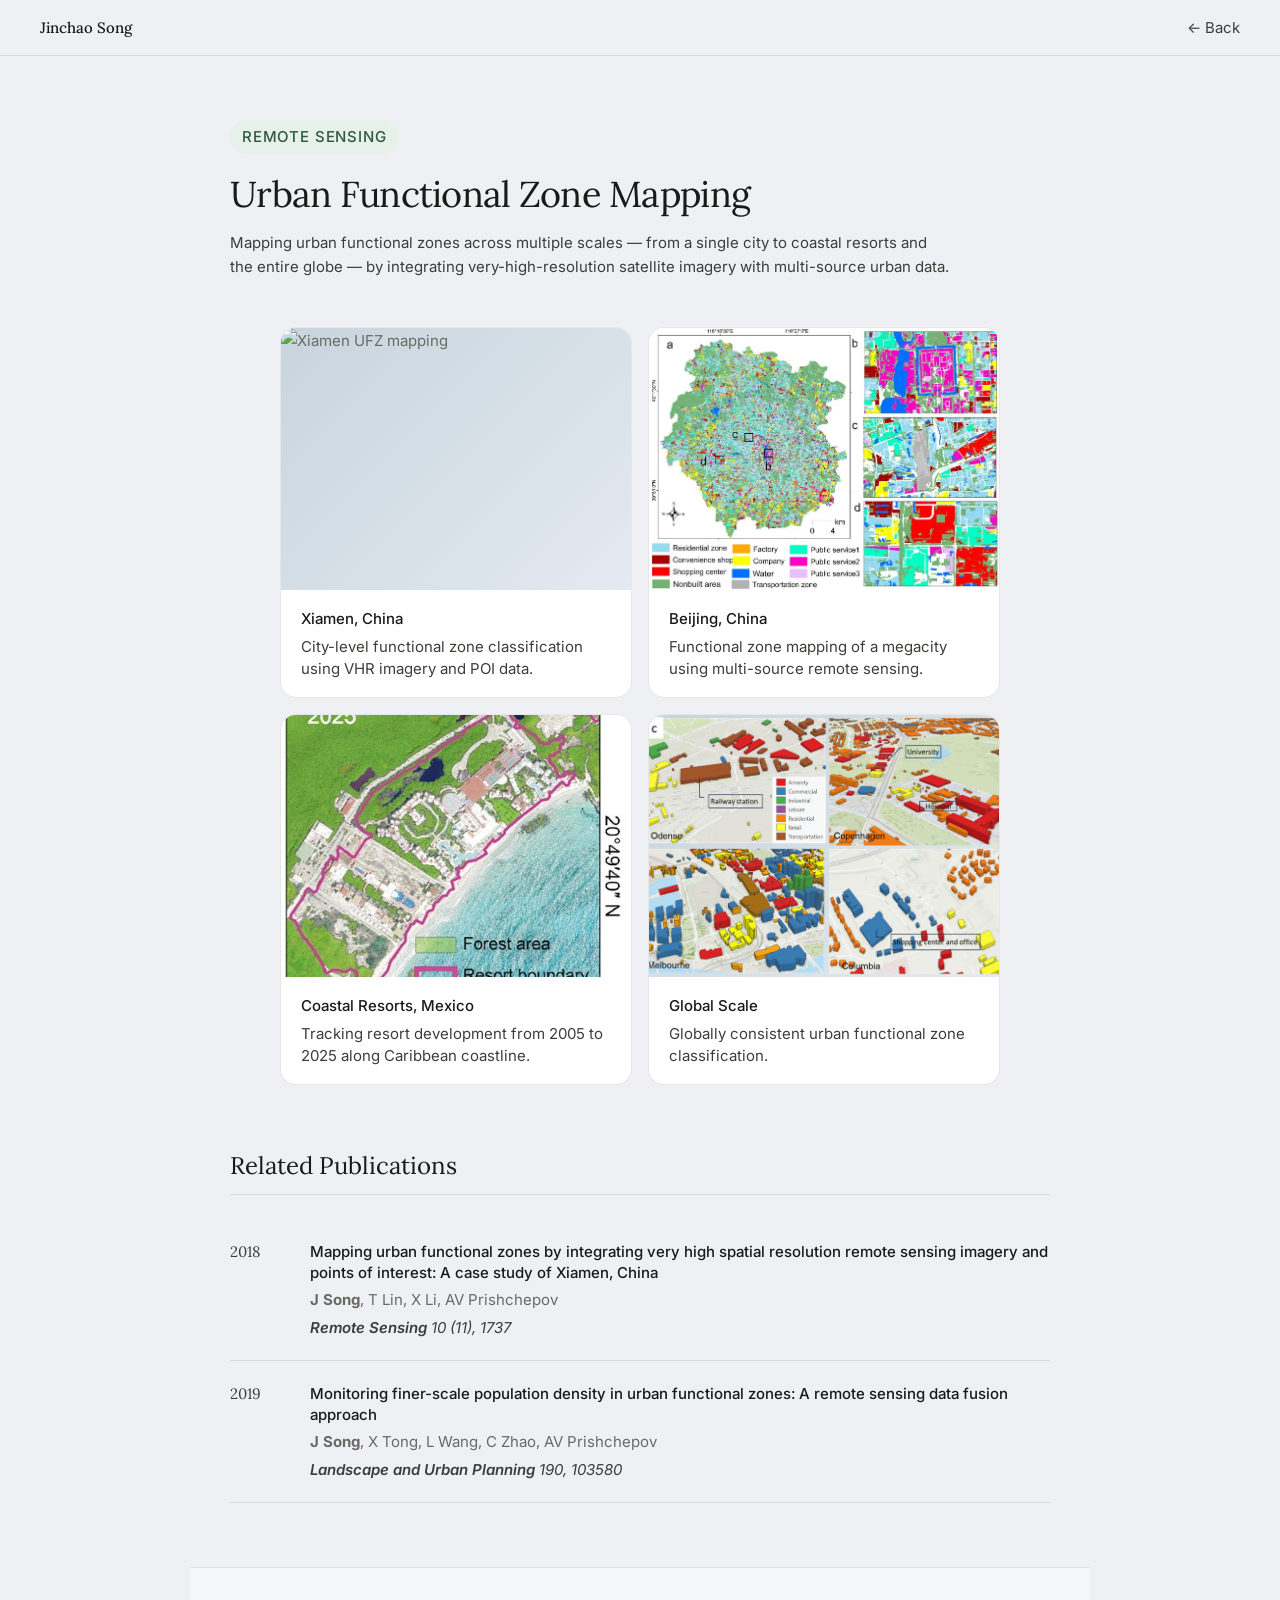
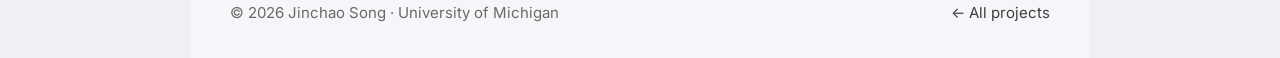
==== commit 31c3b501: "Use consistent publication formatting and bold journal names" ====
--- a/project-1.html
+++ b/project-1.html
@@ -4,7 +4,7 @@
 <meta charset="UTF-8">
 <meta name="viewport" content="width=device-width, initial-scale=1.0">
 <title>Urban Functional Zone Mapping | Jinchao Song</title>
-<link href="https://fonts.googleapis.com/css2?family=Lora:ital,wght@0,400;0,500;1,400&family=Inter:wght@300;400;500&display=swap" rel="stylesheet">
+<link href="https://fonts.googleapis.com/css2?family=Lora:ital,wght@0,400;0,500;1,400&family=Inter:wght@300;400;500;600&display=swap" rel="stylesheet">
 <style>
 *, *::before, *::after { box-sizing: border-box; margin: 0; padding: 0; }
 :root {
@@ -203,7 +203,7 @@
     <div>
       <p class="ref-title"><a href="https://www.mdpi.com/2072-4292/10/11/1737" target="_blank" rel="noopener noreferrer">Mapping urban functional zones by integrating very high spatial resolution remote sensing imagery and points of interest: A case study of Xiamen, China</a></p>
       <p class="ref-authors"><strong>J Song</strong>, T Lin, X Li, AV Prishchepov</p>
-      <p class="ref-venue">Remote Sensing 10 (11), 1737</p>
+      <p class="ref-venue"><strong class="journal-name">Remote Sensing</strong> 10 (11), 1737</p>
     </div>
   </div>
 
@@ -212,7 +212,7 @@
     <div>
       <p class="ref-title"><a href="https://www.sciencedirect.com/science/article/pii/S0169204619301513" target="_blank" rel="noopener noreferrer">Monitoring finer-scale population density in urban functional zones: A remote sensing data fusion approach</a></p>
       <p class="ref-authors"><strong>J Song</strong>, X Tong, L Wang, C Zhao, AV Prishchepov</p>
-      <p class="ref-venue">Landscape and Urban Planning 190, 103580</p>
+      <p class="ref-venue"><strong class="journal-name">Landscape and Urban Planning</strong> 190, 103580</p>
     </div>
   </div>
 
--- a/typography.css
+++ b/typography.css
@@ -7,6 +7,7 @@
 
 h1 { line-height: 1.3; }
 h2 { line-height: 1.4; }
+.journal-name { font-weight: 600; }
 .eyebrow, .section-kicker, .project-eyebrow { letter-spacing: .055em; }
 .research-quotes blockquote { line-height: 1.75; }
 .research-quotes figcaption { margin-top: .8rem; }
